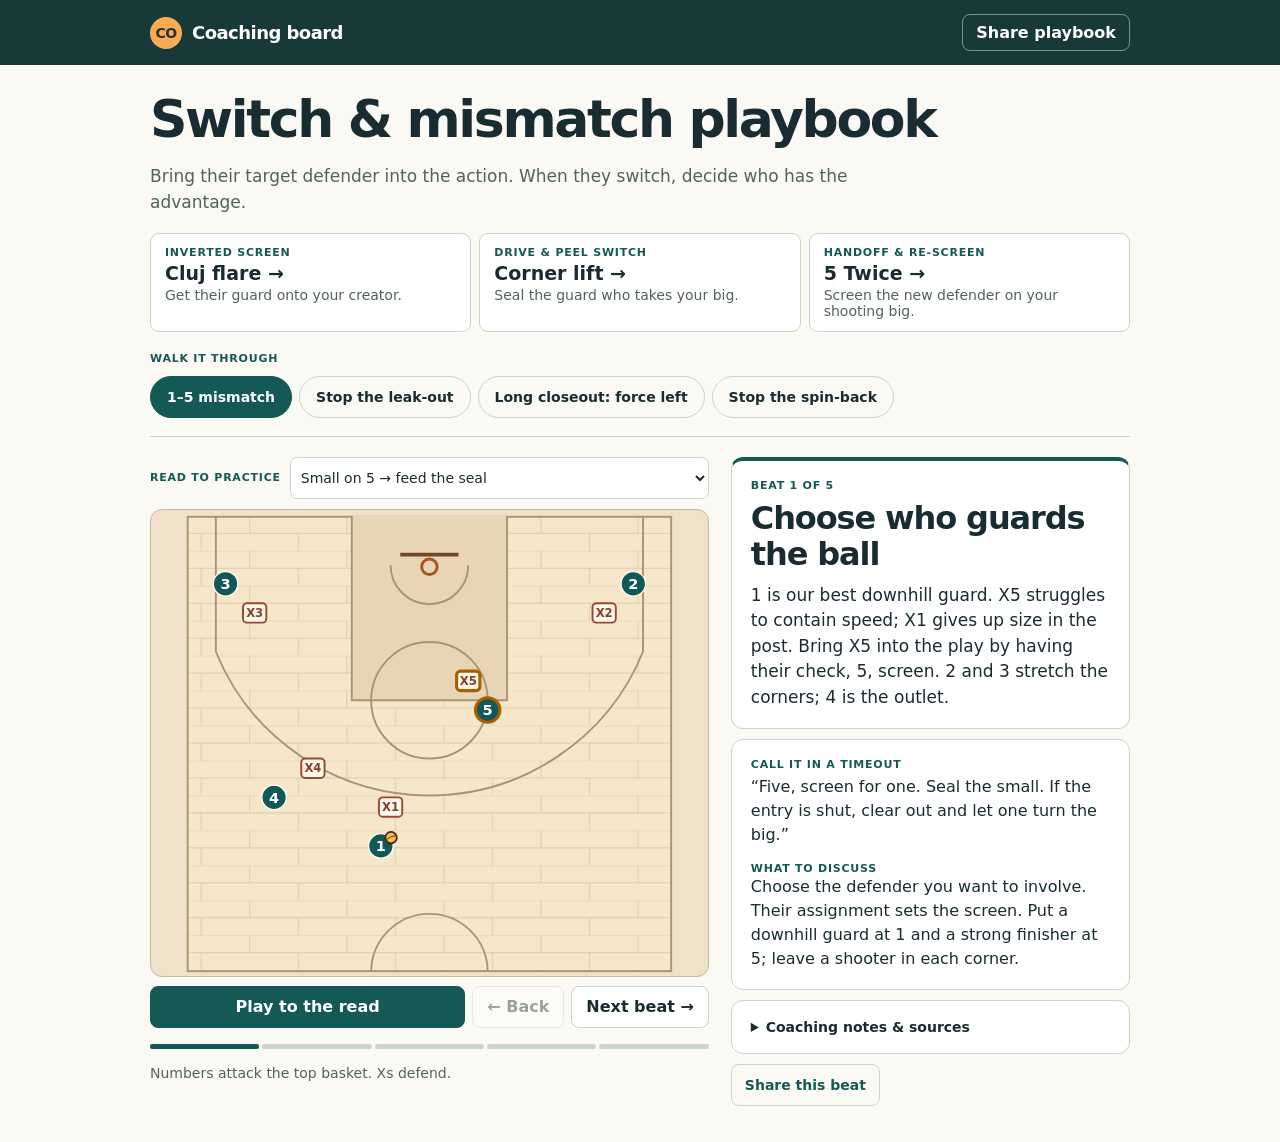
==== coach.html @ 46befc08 "Share switch and mismatch plays with three team defense walkthroughs" ====
<!doctype html><html lang="en"><head><meta charset="utf-8"><meta name="viewport" content="width=device-width, initial-scale=1">
<title>Switch & mismatch playbook · Coaching board</title>
<meta name="description" content="Watch the mismatch on a ball screen, a drive and a handoff. Walk through three team defense calls on an animated five-on-five board.">
<link rel="stylesheet" href="switches.css"><link rel="stylesheet" href="staff.css">
<script defer src="hunt-rotation.js"></script><script defer src="court.js?v=staff1"></script><script defer src="staff-plays.js?v=staff1"></script><script defer src="switches.js?v=staff1"></script>
</head><body><header><div class="wrap bar"><a class="brand" href="coach.html"><span class="logo" aria-hidden="true">CO</span> Coaching board</a><a class="booklink" href="coach.html" id="booklink">Share playbook</a></div></header><div class="wrap" id="book-status" role="status"></div>
<main class="wrap">
<h1>Switch &amp; mismatch playbook</h1>
<p class="intro">Bring their target defender into the action. When they switch, decide who has the advantage.</p>
<div class="library" aria-label="More animated mismatch plays">
<a href="switches.html#screen/hunt/0"><small>Inverted screen</small><strong>Cluj flare →</strong><span>Get their guard onto your creator.</span></a>
<a href="switches.html#drive/seal/0"><small>Drive &amp; peel switch</small><strong>Corner lift →</strong><span>Seal the guard who takes your big.</span></a>
<a href="switches.html#handoff/switch/0"><small>Handoff &amp; re-screen</small><strong>5 Twice →</strong><span>Screen the new defender on your shooting big.</span></a>
</div>
<h2 class="subhead">Walk it through</h2>
<nav id="plays" aria-label="Choose a coaching board"></nav>
<div class="layout"><section aria-label="Animated coaching board">
<div class="tools"><label for="read">Read to practice</label><select id="read"></select><span id="only-read" hidden></span></div>
<div class="floor"><svg id="court" viewBox="-6 -6 512 480" role="img"></svg></div>
<div id="controls"><button id="play" class="primary">Play to the read</button><button id="prev">← Back</button><button id="next">Next beat →</button></div>
<div id="beats" aria-label="Jump to a beat"></div><p id="legend-teams" class="team-key"></p>
</section><aside><div class="panel readout" aria-live="polite" aria-atomic="true"><div id="count" class="kicker"></div><h2 id="moment"></h2><p id="cue"></p></div>
<div class="panel instruction"><div class="kicker">Call it in a timeout</div><p id="timeout"></p><div class="kicker">What to discuss</div><p id="matchup"></p></div>
<details class="panel"><summary>Coaching notes &amp; sources</summary><div id="notes"></div></details>
<button id="share">Share this beat</button></aside></div>
<div id="sharing" role="status"></div>
<noscript>Enable JavaScript to animate these plays.</noscript></main>
<script>
document.getElementById('booklink').addEventListener('click',async e=>{
  e.preventDefault();const a=e.currentTarget,url=a.href;
  const status=document.getElementById('book-status');status.replaceChildren();
  try{await navigator.clipboard.writeText(url);status.textContent='Playbook link copied.'}
  catch{const link=document.createElement('a');link.href=url;link.textContent=url;status.append('Copy this playbook link: ',link)}
})
</script>
</body></html>
---- switches.css ----
:root {
  color-scheme:light;
  --ink:#182c31;
  --teal:#145955;
  --line:#cbd4cb;
  --muted:#52625e;
  font-family:system-ui,-apple-system,BlinkMacSystemFont,"Segoe UI",sans-serif;
  color:var(--ink);
  background:#faf9f4;
}
* {
  box-sizing:border-box;
}
body {
  margin:0;
}
header {
  background:#173a38;
  color:white;
}
.wrap {
  width:min(100% - 36px,980px);
  margin:auto;
}
.bar {
  display:flex;
  align-items:center;
  justify-content:space-between;
  min-height:65px;
}
.brand {
  display:flex;
  align-items:center;
  gap:10px;
  color:inherit;
  font-size:18px;
  letter-spacing:-.03em;
  font-weight:750;
  text-decoration:none;
}
.logo {
  display:grid;
  place-items:center;
  width:32px;
  height:32px;
  border-radius:50%;
  background:#f9ab54;
  color:#23332f;
  font-size:14px;
}
button,select {
  font:inherit;
  color:inherit;
}
button,select,summary {
  cursor:pointer;
}
button {
  background:#fff;
  border:1px solid var(--line);
  border-radius:8px;
  padding:9px 14px;
  font-weight:650;
  min-height:42px;
}
button:disabled {
  opacity:.42;
  cursor:default;
}
button:focus-visible,select:focus-visible,a:focus-visible,summary:focus-visible {
  outline:3px solid #c5641f;
  outline-offset:3px;
}
#share {
  color:white;
  background:transparent;
  border-color:#78928a;
  font-size:14px;
}
.bar a:hover {
  text-decoration:underline;
}
h1 {
  font-size:clamp(31px,5.5vw,52px);
  line-height:1.08;
  letter-spacing:-.045em;
  margin:26px 0 17px;
}
nav {
  display:flex;
  gap:7px;
  flex-wrap:wrap;
  padding-bottom:18px;
  border-bottom:1px solid var(--line);
}
nav button {
  border-radius:99px;
  padding:8px 16px;
  font-size:14px;
  background:transparent;
}
nav button[aria-pressed=true] {
  background:var(--teal);
  border-color:var(--teal);
  color:white;
}
.layout {
  display:grid;
  grid-template-columns:minmax(0,1.33fr) minmax(0,.95fr);
  gap:22px;
  margin:20px 0;
}
section,aside {
  min-width:0;
}
.tools {
  display:flex;
  gap:9px;
  align-items:center;
  margin-bottom:10px;
}
.tools label,.kicker {
  font-size:11px;
  font-weight:800;
  letter-spacing:.07em;
  text-transform:uppercase;
  color:var(--teal);
}
select {
  min-width:0;
  flex:1;
  background:white;
  border:1px solid var(--line);
  border-radius:7px;
  padding:9px 6px;
  font-size:14px;
  min-height:42px;
}
.floor {
  border:1px solid #c8b99e;
  border-radius:12px;
  background:#efe1ca;
  overflow:hidden;
}
#court {
  width:100%;
  max-height:min(53vh,466px);
  display:block;
  margin:auto;
}
.panel {
  background:white;
  border:1px solid var(--line);
  border-radius:12px;
  padding:18px 19px;
  margin-bottom:10px;
}
.readout {
  border-top:4px solid var(--teal);
}
h2 {
  font-size:clamp(23px,3.5vw,32px);
  letter-spacing:-.035em;
  line-height:1.14;
  margin:8px 0 10px;
}
p {
  margin:0;
  line-height:1.5;
}
.readout p {
  font-size:17px;
}
.instruction p {
  margin:4px 0 15px;
}
.instruction p:last-child {
  margin:0;
}
.panel summary {
  font-size:14px;
  font-weight:680;
}
.panel a {
  color:var(--teal);
}
#notes {
  font-size:14px;
}
#notes p {
  margin-top:10px;
}
#controls {
  display:flex;
  gap:7px;
  margin-top:9px;
}
.primary {
  background:var(--teal);
  color:white;
  border-color:var(--teal);
  flex:1;
}
#beats {
  display:flex;
  margin:7px 0 1px;
  gap:3px;
}
#beats button {
  flex:1;
  min-width:0;
  border:0;
  background:transparent;
  padding:8px 0;
  border-radius:2px;
  min-height:24px;
}
#beats button:before {
  content:'';
  display:block;
  height:5px;
  background:#cbd5cc;
  border-radius:2px;
}
#beats button.done:before {
  background:#7c9c91;
}
#beats button[aria-current=step]:before {
  background:var(--teal);
}
.legend {
  display:flex;
  gap:16px;
  font-size:12px;
  color:var(--muted);
}
.legend span {
  display:flex;
  align-items:center;
  gap:5px;
}
.legend b {
  width:11px;
  height:11px;
}
.offkey {
  border-radius:50%;
  background:var(--teal);
}
.defkey {
  border:2px solid #9b4735;
  border-radius:2px;
}
.ballkey {
  border-radius:50%;
  background:#f7b54f;
  border:1px solid #69471b;
}
#sharing {
  overflow-wrap:anywhere;
  padding-bottom:16px;
  font-size:14px;
}
#sharing a {
  color:var(--teal);
}
svg text {
  font-family:system-ui,sans-serif;
  font-weight:750;
  text-anchor:middle;
  dominant-baseline:central;
}
.off circle {
  fill:#115857;
  stroke:#fffdf4;
  stroke-width:1.3;
}
.off text {
  fill:white;
  font-size:15px;
}
.def rect {
  fill:#fff9ec;
  stroke:#9b4735;
  stroke-width:2;
}
.def text {
  fill:#883d2d;
  font-size:12px;
}
.trail {
  fill:none;
  stroke:#4f8c7c;
  stroke-dasharray:5 3;
  stroke-width:2;
}
.screen {
  stroke:#11665c;
  stroke-width:3.5;
}
@media(max-width:680px) {
  .wrap {
    width:calc(100% - 24px);
  }
  .bar {
    min-height:55px;
  }
  h1 {
    margin:17px 0 12px;
  }
  nav {
    gap:5px;
    padding-bottom:12px;
  }
  nav button {
    padding:6px 10px;
    font-size:13px;
  }
  .layout {
    display:block;
    margin-top:12px;
  }
  aside {
    margin-top:12px;
  }
  .tools label {
    font-size:10px;
  }
  .tools {
    display:grid;
    gap:3px;
  }
  .tools select {
    width:100%;
  }
  #court {
    max-height:44vh;
    min-height:230px;
  }
  .panel {
    padding:13px;
  }
  .legend {
    font-size:11px;
  }
  #controls button {
    font-size:14px;
    padding:7px 9px;
  }
}
.compare-link {
  display:inline-block;
  margin-top:14px;
  color:var(--teal);
  font-weight:700;
  text-underline-offset:3px;
}
---- staff.css ----
.intro{font-size:17px;max-width:760px;color:var(--muted)}
.library{display:grid;grid-template-columns:repeat(3,minmax(0,1fr));gap:8px;margin:18px 0 21px}
.library a{display:grid;align-content:start;gap:3px;border:1px solid var(--line);border-radius:9px;background:#fff;color:var(--ink);padding:12px 14px;text-decoration:none}
.library a:hover,.library a:focus-visible{border-color:var(--teal);background:#eef5ef}
.library small,.subhead{color:var(--teal);font-size:11px;letter-spacing:.07em;text-transform:uppercase;font-weight:800}
.library strong{font-size:19px}.library span,.team-key{font-size:14px;color:var(--muted)}
.subhead{margin:10px 0}.booklink,#share{background:transparent;border:1px solid #78928a;border-radius:8px;padding:8px 13px;font-weight:650;color:white;text-decoration:none}.booklink:hover{text-decoration:underline}
#share{border-color:var(--line);color:var(--teal)}#book-status:not(:empty){background:#ecf5e9;padding:8px 12px;overflow-wrap:anywhere;margin-top:5px}
#court.full-court{max-height:660px;height:74vh;min-height:440px}
.watch circle,.watch rect{stroke:#aa5e00;stroke-width:3.2px}.def-trail{stroke:#9b4735}.team-key{margin-top:4px}
@media(max-width:680px){.library{gap:5px;margin:12px 0}.library a{padding:7px}.library strong{font-size:14px}.library small{font-size:10px}.library span{display:none}.intro{font-size:15px}.booklink{font-size:13px}.team-key{font-size:12px}}
@media(max-width:430px){#court .off text{font-size:17px}#court .def text{font-size:14px}#court .def rect{x:-14px;width:28px}#court.full-court{height:80vh}}
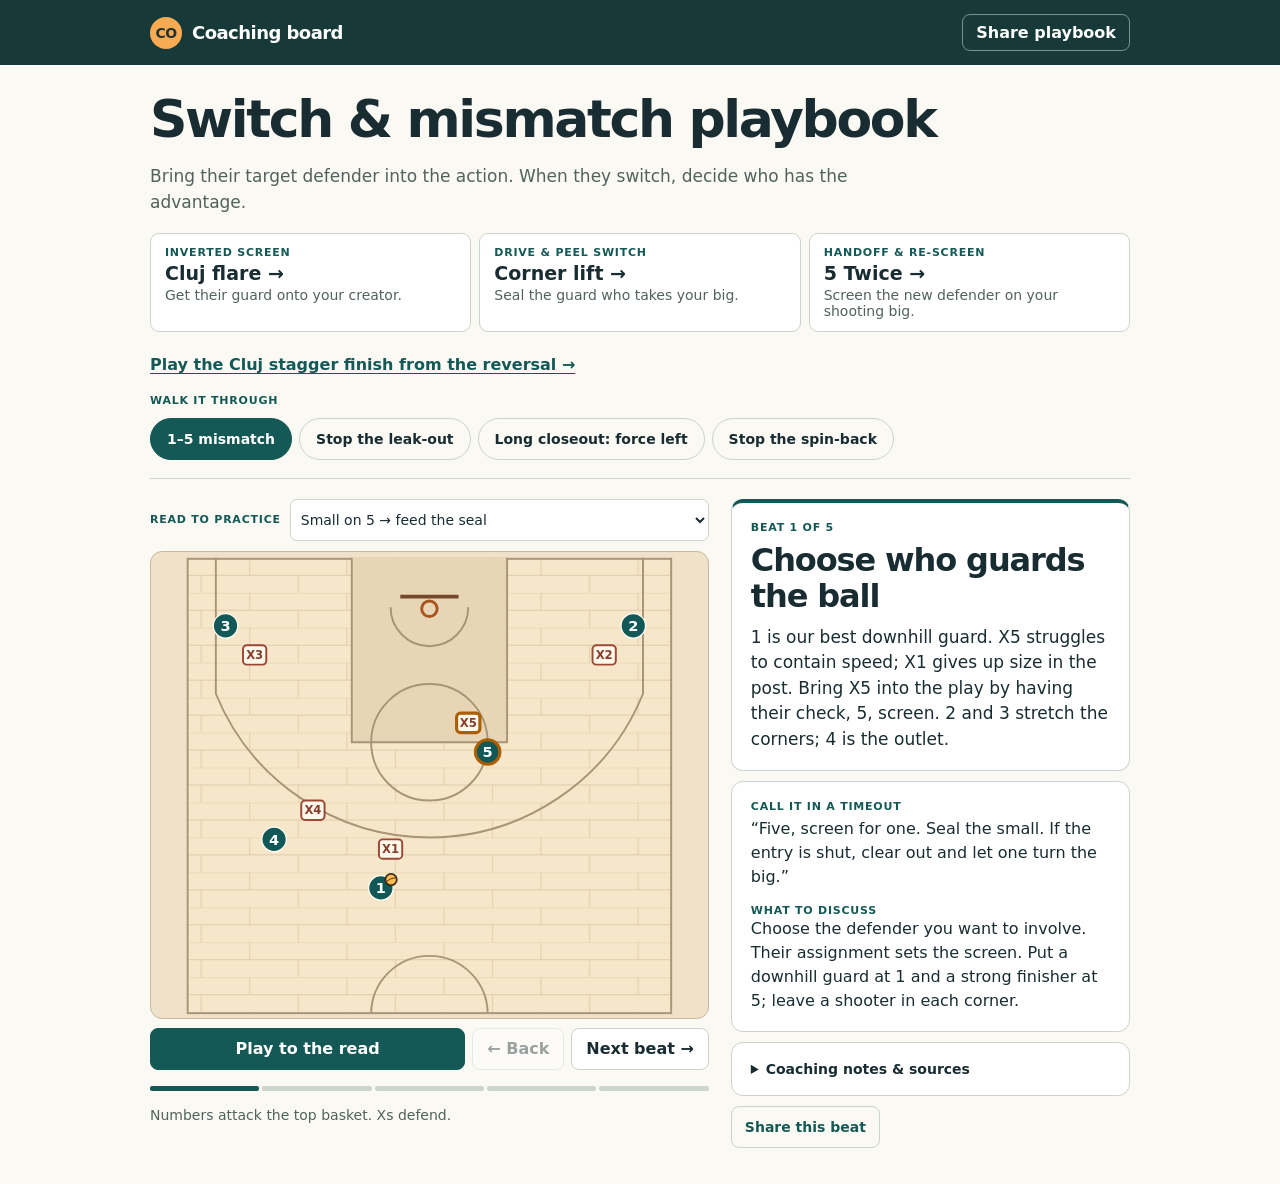
==== commit b78007d2: "Continue the Cluj reversal into a corner stagger and empty-side reject" ====
--- a/coach.html
+++ b/coach.html
@@ -12,6 +12,7 @@
 <a href="switches.html#drive/seal/0"><small>Drive &amp; peel switch</small><strong>Corner lift →</strong><span>Seal the guard who takes your big.</span></a>
 <a href="switches.html#handoff/switch/0"><small>Handoff &amp; re-screen</small><strong>5 Twice →</strong><span>Screen the new defender on your shooting big.</span></a>
 </div>
+<p class="finish-link"><a href="switches.html#stagger/reject/4">Play the Cluj stagger finish from the reversal →</a></p>
 <h2 class="subhead">Walk it through</h2>
 <nav id="plays" aria-label="Choose a coaching board"></nav>
 <div class="layout"><section aria-label="Animated coaching board">
--- a/switches.css
+++ b/switches.css
@@ -355,3 +355,7 @@
   font-weight:700;
   text-underline-offset:3px;
 }
+
+#stagger-finish, .finish-link a { color:var(--teal); font-weight:700; text-underline-offset:3px; }
+#stagger-finish:not([hidden]) { display:inline-block; margin-top:12px; }
+.finish-link { margin:0 0 18px; }
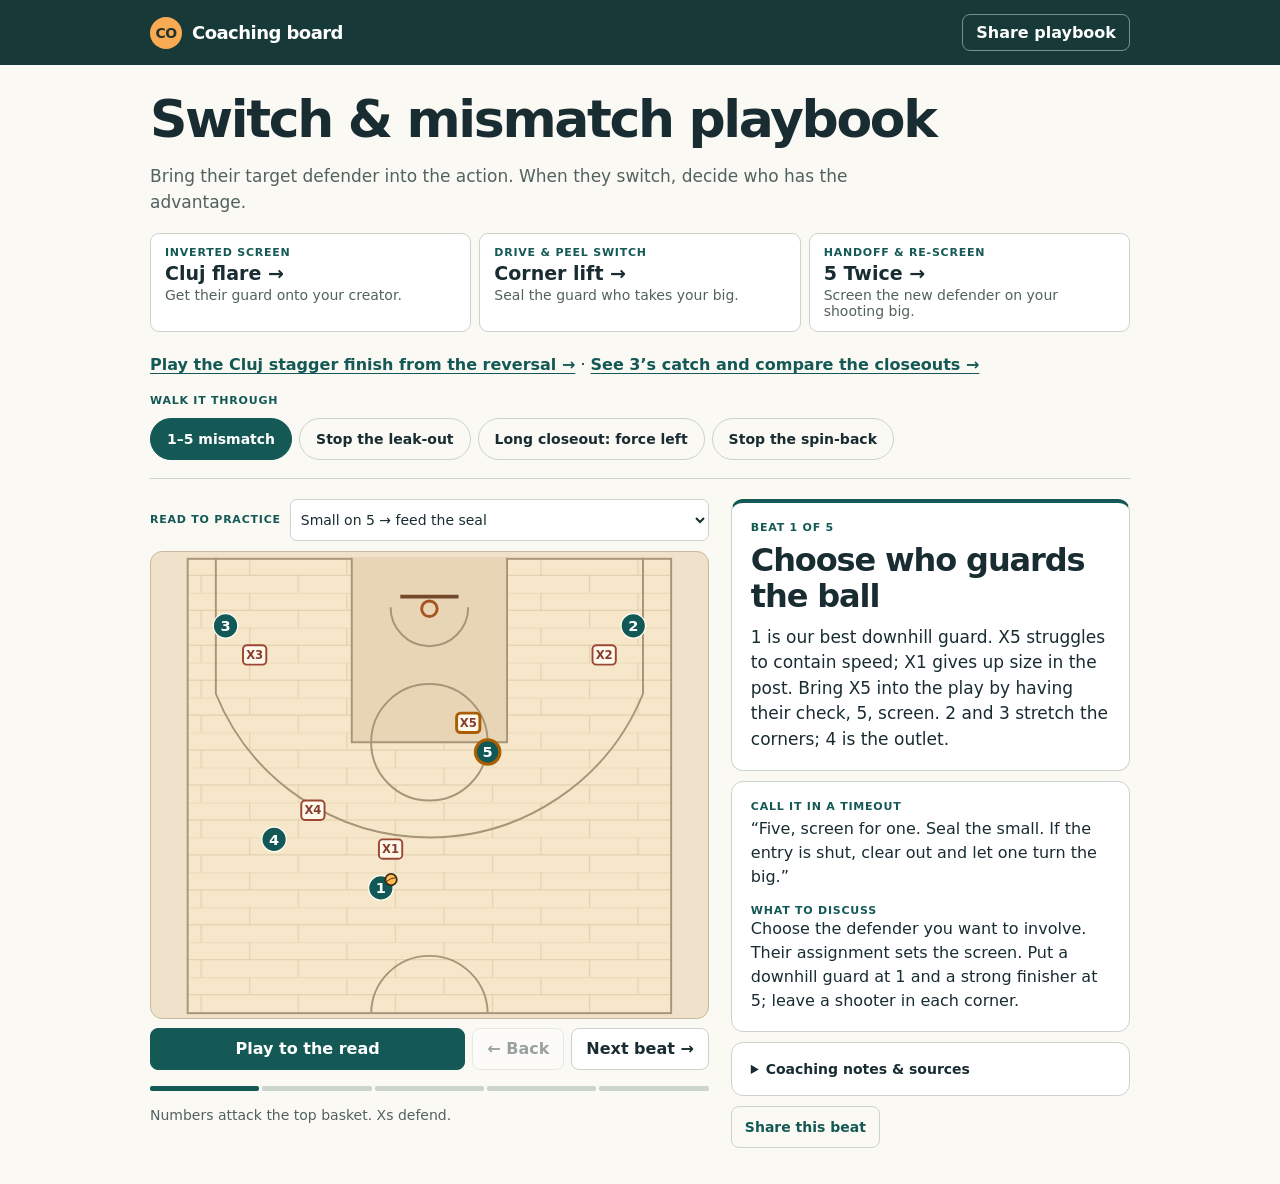
==== commit a3d26b81: "Play the stagger catch three ways and audit its scoring window" ====
--- a/coach.html
+++ b/coach.html
@@ -12,7 +12,7 @@
 <a href="switches.html#drive/seal/0"><small>Drive &amp; peel switch</small><strong>Corner lift →</strong><span>Seal the guard who takes your big.</span></a>
 <a href="switches.html#handoff/switch/0"><small>Handoff &amp; re-screen</small><strong>5 Twice →</strong><span>Screen the new defender on your shooting big.</span></a>
 </div>
-<p class="finish-link"><a href="switches.html#stagger/reject/4">Play the Cluj stagger finish from the reversal →</a></p>
+<p class="finish-link"><a href="switches.html#stagger/reject/4">Play the Cluj stagger finish from the reversal →</a> · <a href="switches.html#stagger/shooter/7">See 3’s catch and compare the closeouts →</a></p>
 <h2 class="subhead">Walk it through</h2>
 <nav id="plays" aria-label="Choose a coaching board"></nav>
 <div class="layout"><section aria-label="Animated coaching board">
--- a/switches.css
+++ b/switches.css
@@ -359,3 +359,12 @@
 #stagger-finish, .finish-link a { color:var(--teal); font-weight:700; text-underline-offset:3px; }
 #stagger-finish:not([hidden]) { display:inline-block; margin-top:12px; }
 .finish-link { margin:0 0 18px; }
+
+#catch-looks:not([hidden]) { display:flex; flex-wrap:wrap; gap:6px; margin:12px 0; }
+#catch-looks p { width:100%; font-size:14px; font-weight:700; }
+#catch-looks a { color:var(--teal); padding:7px 10px; border:1px solid var(--line); border-radius:7px; background:white; font-size:14px; }
+#catch-looks a[aria-current] { background:var(--teal); color:white; }
+#stagger-audit p { margin:10px 0 0; font-size:14px; }
+
+#court .def-trail { stroke:#9b4735; }
+#court .def.watch rect { stroke-width:3px; }
